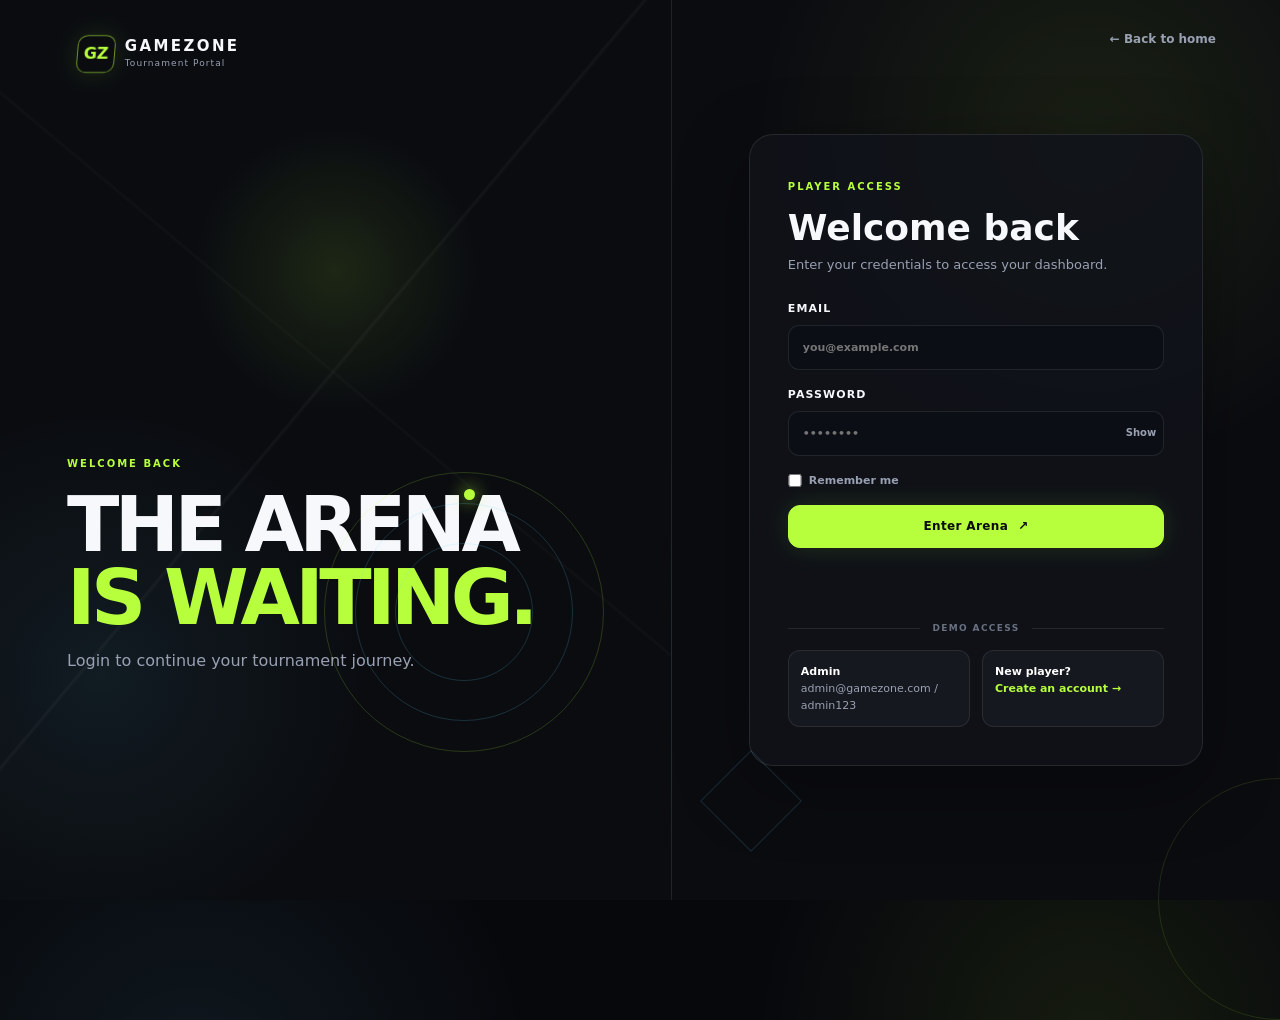
==== login.html @ 3e1efa75 "Gaming Tournament Portel" ====
<!DOCTYPE html>
<html lang="en">
<head><meta charset="UTF-8"><meta name="viewport" content="width=device-width, initial-scale=1.0"><title>Login | GameZone</title><link rel="stylesheet" href="css/style.css"><link rel="stylesheet" href="css/auth.css"></head>
<body data-page="login">
<div class="auth-shell"><div class="auth-art"><a class="brand" href="index.html"><span class="brand-mark">GZ</span><span><strong>GAMEZONE</strong><small>Tournament Portal</small></span></a><div class="auth-art-copy"><span class="eyebrow">WELCOME BACK</span><h1>THE ARENA<br><span>IS WAITING.</span></h1><p>Login to continue your tournament journey.</p><div class="mini-orbit"><div class="orbit-dot"></div></div></div></div>
<div class="auth-panel"><a class="back-link" href="index.html">← Back to home</a><div class="form-card"><span class="eyebrow">PLAYER ACCESS</span><h2>Welcome back</h2><p>Enter your credentials to access your dashboard.</p><form id="loginForm"><label>Email<input id="loginEmail" type="email" placeholder="you@example.com" required></label><label>Password<div class="password-wrap"><input id="loginPassword" type="password" placeholder="••••••••" required><button type="button" class="show-pass" data-target="loginPassword">Show</button></div></label><div class="form-row"><label class="check"><input id="rememberMe" type="checkbox"> Remember me</label><span></span></div><button class="btn btn-primary btn-full" type="submit">Enter Arena <span>↗</span></button><p class="form-message" id="loginMessage"></p></form><div class="divider"><span>DEMO ACCESS</span></div><div class="demo-box"><p><strong>Admin</strong><br>admin@gamezone.com / admin123</p><p><strong>New player?</strong><br><a href="signup.html">Create an account →</a></p></div></div></div></div>
<script src="js/auth.js"></script><script src="js/tournaments.js"></script>
</body></html>
---- css/style.css ----
:root{--bg:#07080c;--panel:#10131a;--panel2:#151924;--line:rgba(255,255,255,.09);--text:#f7f8fb;--muted:#99a0b2;--accent:#b7ff3c;--accent2:#65d6ff;--danger:#ff5b76;--warning:#ffca5c;--shadow:0 20px 70px rgba(0,0,0,.35);--radius:22px}*{box-sizing:border-box;margin:0;padding:0}html{scroll-behavior:smooth}body{font-family:Inter,ui-sans-serif,system-ui,-apple-system,BlinkMacSystemFont,"Segoe UI",sans-serif;background:radial-gradient(circle at 15% 20%,rgba(101,214,255,.08),transparent 26%),radial-gradient(circle at 85% 15%,rgba(183,255,60,.08),transparent 25%),var(--bg);color:var(--text);line-height:1.55;min-height:100vh;overflow-x:hidden}a{color:inherit;text-decoration:none}button,input,select,textarea{font:inherit}.page-noise{position:fixed;inset:0;pointer-events:none;opacity:.035;background-image:radial-gradient(#fff .6px,transparent .6px);background-size:6px 6px;z-index:0}.glass-panel{background:rgba(12,14,20,.74);backdrop-filter:blur(18px);border-bottom:1px solid var(--line)}.navbar{position:sticky;top:0;z-index:50;min-height:76px;padding:0 5vw;display:flex;align-items:center;justify-content:space-between}.brand{display:flex;align-items:center;gap:10px;position:relative;z-index:2}.brand>span:last-child{display:flex;flex-direction:column;line-height:1.05}.brand strong{font-size:15px;letter-spacing:.16em}.brand small{font-size:9px;color:var(--muted);letter-spacing:.12em;margin-top:4px}.brand-mark{width:38px;height:38px;border:1px solid rgba(183,255,60,.55);display:grid;place-items:center;border-radius:10px;color:var(--accent);font-weight:900;box-shadow:0 0 26px rgba(183,255,60,.12);transform:skew(-5deg)}.nav-links{display:flex;gap:30px}.nav-links a,.dashboard-nav nav a{color:var(--muted);font-size:13px;font-weight:700;transition:.25s}.nav-links a:hover,.nav-links a.active,.dashboard-nav nav a:hover,.dashboard-nav nav a.active{color:var(--text)}.nav-links a.active{position:relative}.nav-links a.active:after,.dashboard-nav nav a.active:after{content:"";position:absolute;bottom:-8px;left:0;width:100%;height:2px;background:var(--accent);box-shadow:0 0 14px rgba(183,255,60,.5)}.nav-actions{display:flex;gap:10px}.btn{border:1px solid var(--line);border-radius:12px;padding:11px 16px;display:inline-flex;align-items:center;justify-content:center;gap:10px;font-weight:800;font-size:12px;letter-spacing:.03em;cursor:pointer;transition:transform .2s,box-shadow .2s,border-color .2s,background .2s}.btn:hover{transform:translateY(-2px)}.btn-primary{background:var(--accent);color:#090b0c;border-color:var(--accent);box-shadow:0 0 26px rgba(183,255,60,.13)}.btn-primary:hover{box-shadow:0 12px 35px rgba(183,255,60,.2)}.btn-ghost{background:rgba(255,255,255,.03);color:var(--text)}.btn-ghost:hover{border-color:rgba(255,255,255,.22);background:rgba(255,255,255,.06)}.btn-lg{padding:15px 22px}.btn-full{width:100%}.menu-toggle{display:none;background:none;color:#fff;border:0;font-size:24px}.hero-section{max-width:1400px;margin:auto;padding:85px 5vw 70px;display:grid;grid-template-columns:1.05fr .95fr;gap:50px;align-items:center;min-height:690px}.eyebrow{font-size:10px;font-weight:900;letter-spacing:.2em;color:var(--accent);text-transform:uppercase}.hero-copy h1{font-size:clamp(45px,6.2vw,86px);line-height:.98;letter-spacing:-.055em;margin:16px 0 20px;font-weight:950}.hero-copy h1 span,.section-heading h2 span,.page-title h1 span,.welcome-banner h1 span,.detail-hero h1 span{color:var(--accent)}.hero-copy>p{max-width:600px;color:var(--muted);font-size:17px}.hero-actions{display:flex;gap:12px;margin:30px 0}.hero-stats{display:flex;gap:34px}.hero-stats div{display:flex;flex-direction:column}.hero-stats strong{font-size:24px}.hero-stats span{font-size:10px;color:var(--muted);text-transform:uppercase;letter-spacing:.1em}.live-dot{display:inline-block;width:7px;height:7px;border-radius:50%;background:var(--accent);margin-right:7px;box-shadow:0 0 13px var(--accent);animation:pulse 1.4s infinite}.hero-visual{position:relative}.hero-card{height:540px;border:1px solid var(--line);border-radius:30px;overflow:hidden;position:relative;background:linear-gradient(160deg,#141a24,#08090d);box-shadow:var(--shadow)}.hero-image-slot{height:100%;position:relative;overflow:hidden}.hero-image-slot img{width:100%;height:100%;object-fit:cover;display:block;filter:saturate(.95) contrast(1.1)}.image-fallback{background:radial-gradient(circle at 45% 33%,rgba(183,255,60,.16),transparent 18%),linear-gradient(135deg,#10151e,#05060a)}.fallback-gamer{position:absolute;inset:0;display:grid;place-items:center;overflow:hidden}.silhouette{position:absolute;width:240px;height:330px;border-radius:48% 48% 22% 22%;background:linear-gradient(120deg,rgba(255,255,255,.10),rgba(255,255,255,.015));filter:blur(1px);transform:translateY(105px) rotate(-8deg)}.helmet{font-size:88px;color:var(--accent);filter:drop-shadow(0 0 25px rgba(183,255,60,.65));z-index:2;animation:float 3.6s ease-in-out infinite}.energy-ring{position:absolute;border:1px solid rgba(183,255,60,.35);border-radius:50%;animation:spin 18s linear infinite}.ring-1{width:360px;height:360px}.ring-2{width:520px;height:520px;border-color:rgba(101,214,255,.16);animation-direction:reverse;animation-duration:25s}.pixel{position:absolute;width:8px;height:8px;background:var(--accent);box-shadow:0 0 18px var(--accent);animation:drift 5s infinite}.pixel-a{left:14%;top:18%}.pixel-b{right:15%;top:38%;animation-delay:1s}.pixel-c{left:35%;bottom:22%;animation-delay:2s}.hero-card-overlay{position:absolute;inset:0;display:flex;justify-content:space-between;align-items:flex-end;padding:26px;background:linear-gradient(180deg,transparent 60%,rgba(0,0,0,.75));font-size:11px;letter-spacing:.18em;font-weight:900}.status-chip{padding:7px 10px;border:1px solid rgba(183,255,60,.3);background:rgba(183,255,60,.08);color:var(--accent);border-radius:99px;letter-spacing:.1em}.floating-badge{position:absolute;padding:12px 16px;border:1px solid var(--line);background:rgba(12,14,18,.86);backdrop-filter:blur(14px);border-radius:15px;display:flex;align-items:center;gap:10px;box-shadow:var(--shadow);font-size:20px;animation:float 4s ease-in-out infinite}.floating-badge span{display:flex;flex-direction:column}.floating-badge b{font-size:10px;letter-spacing:.13em}.floating-badge small{font-size:8px;color:var(--muted)}.badge-one{left:-22px;top:24%;animation-delay:.4s}.badge-two{right:-18px;bottom:18%;animation-delay:1s}.ticker-section{border-top:1px solid var(--line);border-bottom:1px solid var(--line);overflow:hidden;background:rgba(255,255,255,.015)}.ticker-track{display:flex;gap:26px;align-items:center;white-space:nowrap;padding:15px 0;animation:ticker 26s linear infinite;font-size:12px;font-weight:900;letter-spacing:.16em;color:#dce0e8}.ticker-track i{color:var(--accent)}.section{max-width:1400px;margin:auto;padding:90px 5vw}.section-heading{display:flex;justify-content:space-between;align-items:end;gap:20px;margin-bottom:28px}.section-heading h2{font-size:clamp(34px,4.5vw,58px);line-height:1;margin-top:8px;letter-spacing:-.04em}.section-heading>p{color:var(--muted);max-width:430px}.game-grid{display:grid;grid-template-columns:repeat(4,1fr);gap:14px}.game-card{min-height:380px;border-radius:20px;border:1px solid var(--line);overflow:hidden;position:relative;background:linear-gradient(160deg,#171a22,#08090d);isolation:isolate}.game-card:before{content:"";position:absolute;inset:-2px;background:linear-gradient(120deg,transparent,rgba(255,255,255,.06),transparent);transform:translateX(-120%);animation:sheen 6s infinite;z-index:0}.game-card img{position:absolute;inset:0;width:100%;height:100%;object-fit:cover;opacity:.55;transition:.5s}.game-card:hover img{transform:scale(1.07);opacity:.75}.game-overlay{position:absolute;inset:0;background:linear-gradient(180deg,rgba(0,0,0,.05),rgba(0,0,0,.85));z-index:1}.game-content{position:absolute;inset:auto 20px 20px;z-index:2}.game-content>span{font-size:10px;color:var(--accent);font-weight:900;letter-spacing:.16em}.game-content h3{font-size:23px;margin-top:4px;letter-spacing:.02em}.game-content p{font-size:11px;color:#c2c7d3;margin:4px 0 14px}.game-content a{font-size:10px;font-weight:900;letter-spacing:.09em;color:#fff}.game-cod{box-shadow:inset 0 -120px 100px rgba(17,99,255,.15)}.game-ff{box-shadow:inset 0 -120px 100px rgba(255,125,40,.14)}.game-valo{box-shadow:inset 0 -120px 100px rgba(185,57,255,.12)}.game-fortnite{box-shadow:inset 0 -120px 100px rgba(54,199,255,.14)}.video-wrap{height:460px;border-radius:28px;position:relative;overflow:hidden;border:1px solid var(--line);background:#0b0d12}.promo-video{position:absolute;inset:0;width:100%;height:100%;object-fit:cover;opacity:.42}.video-fallback{position:absolute;inset:0;display:grid;place-items:center}.video-grid-art{height:100%;width:100%;display:grid;place-items:center;align-content:center;gap:10px;background:radial-gradient(circle,rgba(183,255,60,.08),transparent 32%)}.video-grid-art span{font-size:120px;font-weight:950;letter-spacing:-.1em;color:transparent;-webkit-text-stroke:1px rgba(183,255,60,.35);animation:glitch 2s infinite}.video-grid-art small{letter-spacing:.17em;color:var(--muted);font-weight:800}.video-overlay{position:absolute;inset:0;background:linear-gradient(90deg,rgba(7,8,12,.9),rgba(7,8,12,.2),rgba(7,8,12,.75))}.video-caption{position:absolute;left:6%;top:50%;transform:translateY(-50%);max-width:550px}.video-caption h2{font-size:clamp(36px,5vw,60px);line-height:1;margin:12px 0}.video-caption h2 span{color:var(--accent)}.video-caption p{color:var(--muted)}.workflow-grid{display:grid;grid-template-columns:repeat(4,1fr);border:1px solid var(--line);border-radius:22px;overflow:hidden}.workflow-card{padding:30px;background:rgba(255,255,255,.018);border-right:1px solid var(--line);min-height:190px;transition:.25s}.workflow-card:last-child{border-right:0}.workflow-card:hover{background:rgba(183,255,60,.045)}.workflow-card span{display:block;color:var(--accent);font-size:10px;font-weight:900;letter-spacing:.15em;margin-bottom:28px}.workflow-card strong{display:block;font-size:18px}.workflow-card p{color:var(--muted);font-size:12px;margin-top:8px}.footer{border-top:1px solid var(--line);padding:28px 5vw;display:flex;justify-content:space-between;gap:20px;align-items:center;color:var(--muted);font-size:10px}.reveal{animation:rise .75s both}.reveal-delay-1{animation-delay:.12s}.reveal-delay-2{animation-delay:.22s}.reveal-delay-3{animation-delay:.32s}.back-link{display:inline-flex;gap:7px;color:var(--muted);font-size:12px;font-weight:700;margin-bottom:18px}.back-link:hover{color:#fff}.form-message{min-height:22px;margin-top:10px;font-size:12px}.form-message.success{color:var(--accent)}.form-message.error{color:var(--danger)}
@keyframes pulse{50%{opacity:.35;transform:scale(.7)}}@keyframes float{50%{transform:translateY(-10px)}}@keyframes spin{to{transform:rotate(360deg)}}@keyframes drift{50%{transform:translate(30px,-40px) rotate(90deg);opacity:.35}}@keyframes ticker{to{transform:translateX(-50%)}}@keyframes sheen{50%{transform:translateX(120%)}}@keyframes glitch{0%,100%{transform:translate(0)}20%{transform:translate(2px,-1px)}22%{transform:translate(-2px,1px)}}@keyframes rise{from{opacity:0;transform:translateY(26px)}to{opacity:1;transform:none}}.auth-shell{min-height:100vh;display:grid;grid-template-columns:1.05fr .95fr}.auth-art{padding:35px 6vw;background:radial-gradient(circle at 50% 30%,rgba(183,255,60,.11),transparent 20%),radial-gradient(circle at 15% 75%,rgba(101,214,255,.08),transparent 30%),#0a0c10;position:relative;overflow:hidden;border-right:1px solid var(--line)}.auth-art:before{content:"";position:absolute;inset:0;background:linear-gradient(130deg,transparent 45%,rgba(255,255,255,.04) 45.2%,transparent 45.5%),linear-gradient(40deg,transparent 55%,rgba(255,255,255,.025) 55.2%,transparent 55.4%);background-size:100% 100%;pointer-events:none}.auth-art-copy{position:absolute;left:10%;right:10%;top:50%;transform:translateY(-50%)}.auth-art-copy h1{font-size:clamp(48px,6vw,84px);line-height:.95;letter-spacing:-.06em;margin:14px 0}.auth-art-copy h1 span{color:var(--accent)}.auth-art-copy p{color:var(--muted);max-width:430px}.mini-orbit{width:280px;height:280px;border:1px solid rgba(183,255,60,.18);border-radius:50%;position:absolute;right:0;top:10%;animation:spin 12s linear infinite}.mini-orbit:before,.mini-orbit:after{content:"";position:absolute;border-radius:50%;border:1px solid rgba(101,214,255,.18);inset:30px}.mini-orbit:after{inset:70px}.orbit-dot{position:absolute;width:11px;height:11px;border-radius:50%;background:var(--accent);top:16px;left:50%;box-shadow:0 0 18px var(--accent)}.signup-art .floating-ranks{display:flex;gap:8px;margin-top:24px;flex-wrap:wrap}.floating-ranks span{border:1px solid var(--line);padding:8px 12px;border-radius:99px;font-size:10px;color:#d7dbe5;background:rgba(255,255,255,.03)}.auth-panel{display:grid;place-items:center;padding:40px 6vw;background:rgba(255,255,255,.015)}.auth-panel>.back-link{position:absolute;top:30px;right:5vw}.form-card{width:min(470px,100%);border:1px solid var(--line);background:rgba(16,19,26,.82);padding:38px;border-radius:24px;box-shadow:var(--shadow)}.form-card h2{font-size:36px;line-height:1.1;margin:10px 0 7px}.form-card>p{color:var(--muted);font-size:13px;margin-bottom:25px}.form-card form{display:grid;gap:16px}.form-card label{display:grid;gap:8px;font-size:11px;text-transform:uppercase;letter-spacing:.1em;font-weight:900}.form-card input,.form-card select,.form-card textarea,.filter-bar input,.filter-bar select{width:100%;border:1px solid var(--line);background:#0b0e14;color:#fff;border-radius:11px;padding:13px 14px;outline:none}.form-card input:focus,.filter-bar input:focus,.filter-bar select:focus{border-color:rgba(183,255,60,.6);box-shadow:0 0 0 3px rgba(183,255,60,.06)}.password-wrap{position:relative}.password-wrap input{padding-right:65px}.show-pass{position:absolute;right:8px;top:50%;transform:translateY(-50%);border:0;background:transparent;color:var(--muted);font-size:10px;font-weight:800;cursor:pointer}.form-row{display:flex;justify-content:space-between}.check{display:flex!important;grid-template-columns:auto auto!important;align-items:center;gap:7px!important;text-transform:none!important;letter-spacing:0!important;color:var(--muted)}.check input{width:14px}.divider{display:flex;align-items:center;gap:12px;color:#697181;font-size:9px;letter-spacing:.15em;font-weight:900;margin:26px 0 14px}.divider:before,.divider:after{content:"";height:1px;background:var(--line);flex:1}.demo-box{display:grid;grid-template-columns:1fr 1fr;gap:12px}.demo-box p{font-size:11px!important;margin:0!important;padding:12px;border-radius:12px;background:rgba(255,255,255,.03);border:1px solid var(--line);color:var(--muted)}.demo-box strong{color:#fff}.demo-box a,.switch-text a{color:var(--accent);font-weight:800}.switch-text{margin:18px 0 0!important;text-align:center}.dashboard-nav{position:sticky;top:0;z-index:40;min-height:74px;padding:0 4vw;display:flex;align-items:center;justify-content:space-between;border-bottom:1px solid var(--line);background:rgba(7,8,12,.8);backdrop-filter:blur(15px)}.dashboard-nav nav{display:flex;gap:28px}.dashboard-nav nav a{position:relative;font-size:11px}.dashboard-main{max-width:1400px;margin:auto;padding:48px 4vw 80px}.welcome-banner{padding:34px;border:1px solid var(--line);border-radius:24px;background:linear-gradient(120deg,rgba(183,255,60,.07),rgba(101,214,255,.04));display:flex;align-items:center;justify-content:space-between;gap:30px;overflow:hidden;position:relative}.welcome-banner:after{content:"";position:absolute;width:350px;height:350px;border-radius:50%;right:-150px;top:-180px;border:1px solid rgba(183,255,60,.15);box-shadow:0 0 100px rgba(183,255,60,.04)}.welcome-banner h1{font-size:42px;line-height:1.05;margin:10px 0}.welcome-banner p,.page-title p{color:var(--muted);font-size:13px;max-width:700px}.stat-grid{display:grid;grid-template-columns:repeat(4,1fr);gap:14px;margin:18px 0 45px}.stat-card{padding:24px;border:1px solid var(--line);background:rgba(255,255,255,.018);border-radius:18px}.stat-card span,.profile-meta small{font-size:9px;color:var(--muted);letter-spacing:.15em;font-weight:900}.stat-card strong{display:block;font-size:36px;line-height:1;margin:8px 0}.stat-card small{font-size:11px;color:var(--muted)}.dashboard-section{margin-top:10px}.compact{margin-bottom:20px}.compact h2{font-size:35px}.compact>a{color:var(--accent);font-size:11px;font-weight:800}.page-title{margin-bottom:30px}.page-title h1{font-size:52px;line-height:1;margin:12px 0 8px;letter-spacing:-.04em}.filter-bar{display:grid;grid-template-columns:1fr 200px 160px;gap:12px;margin-bottom:22px}.tournament-grid{display:grid;grid-template-columns:repeat(3,1fr);gap:16px}.tournament-card{border:1px solid var(--line);background:rgba(255,255,255,.02);border-radius:20px;overflow:hidden;transition:.25s;position:relative}.tournament-card:hover{transform:translateY(-5px);border-color:rgba(183,255,60,.2);box-shadow:0 16px 40px rgba(0,0,0,.24)}.tournament-banner{height:150px;position:relative;background:linear-gradient(135deg,#101621,#0a0c12);display:flex;align-items:flex-end;padding:18px}.tournament-banner:after{content:"";position:absolute;inset:0;background:linear-gradient(130deg,rgba(183,255,60,.1),transparent 45%,rgba(101,214,255,.08));animation:sheen 7s infinite}.tournament-banner .game-label{position:relative;z-index:2}.game-label{font-size:11px;font-weight:900;letter-spacing:.15em;color:#fff}.type-chip{position:absolute;right:15px;top:15px;z-index:2;border:1px solid rgba(255,255,255,.16);background:rgba(0,0,0,.25);padding:6px 9px;border-radius:99px;font-size:9px;font-weight:900}.tournament-body{padding:20px}.tournament-body h3{font-size:19px}.tournament-body>p{font-size:11px;color:var(--muted);margin:5px 0 14px;min-height:36px}.tournament-meta{display:grid;grid-template-columns:1fr 1fr;gap:9px;margin-bottom:16px}.tournament-meta div{padding:10px;border-radius:10px;background:rgba(255,255,255,.025)}.tournament-meta small{display:block;font-size:8px;color:var(--muted);text-transform:uppercase;letter-spacing:.1em}.tournament-meta strong{font-size:11px}.card-actions{display:flex;gap:8px}.card-actions .btn{flex:1;padding:10px}.empty-state{border:1px dashed var(--line);padding:55px;text-align:center;border-radius:18px;color:var(--muted);grid-column:1/-1}.detail-page{margin-top:20px}.detail-hero{padding:40px;border-radius:26px;border:1px solid var(--line);background:linear-gradient(120deg,rgba(183,255,60,.08),rgba(101,214,255,.05));display:flex;justify-content:space-between;gap:30px;align-items:end}.detail-hero h1{font-size:52px;line-height:.98;margin:12px 0}.detail-hero p{max-width:680px;color:var(--muted)}.detail-content{display:grid;grid-template-columns:1.3fr .7fr;gap:16px;margin-top:16px}.detail-box{border:1px solid var(--line);border-radius:20px;background:rgba(255,255,255,.018);padding:25px}.detail-box h3{margin-bottom:15px}.detail-grid{display:grid;grid-template-columns:repeat(4,1fr);gap:10px}.detail-grid div{background:#0b0e14;border:1px solid var(--line);padding:15px;border-radius:12px}.detail-grid small{display:block;color:var(--muted);font-size:8px;text-transform:uppercase;letter-spacing:.12em}.detail-grid strong{font-size:13px}.profile-card{display:grid;grid-template-columns:auto 1fr auto;align-items:center;gap:22px;border:1px solid var(--line);background:rgba(255,255,255,.02);padding:30px;border-radius:22px}.avatar{width:76px;height:76px;border-radius:20px;background:rgba(183,255,60,.1);border:1px solid rgba(183,255,60,.25);display:grid;place-items:center;color:var(--accent);font-size:22px;font-weight:900}.profile-card h2{margin:5px 0}.profile-card p{color:var(--muted);font-size:12px}.status-pill{display:inline-block;margin-top:10px;padding:5px 9px;border-radius:99px;font-size:8px;font-weight:900;background:rgba(183,255,60,.1);border:1px solid rgba(183,255,60,.24);color:var(--accent)}.profile-meta{display:flex;gap:30px}.profile-meta div{display:flex;flex-direction:column;gap:4px}.profile-meta strong{font-size:12px}.loading{color:var(--muted);padding:30px}.toast{position:fixed;right:20px;bottom:20px;z-index:100;padding:14px 18px;border-radius:12px;background:#11151d;border:1px solid var(--line);box-shadow:var(--shadow);font-size:12px;animation:rise .3s both}.toast.success{border-color:rgba(183,255,60,.3)}.toast.error{border-color:rgba(255,91,118,.35)}
@media(max-width:1000px){.hero-section{grid-template-columns:1fr}.hero-visual{max-width:720px;width:100%;margin:auto}.game-grid,.workflow-grid{grid-template-columns:repeat(2,1fr)}.tournament-grid{grid-template-columns:repeat(2,1fr)}.auth-shell{grid-template-columns:1fr}.auth-art{display:none}.auth-panel{min-height:100vh}.dashboard-nav nav{gap:16px}.stat-grid{grid-template-columns:repeat(2,1fr)}.detail-content{grid-template-columns:1fr}.profile-card{grid-template-columns:auto 1fr}.profile-meta{grid-column:1/-1}}
@media(max-width:720px){.navbar{padding:0 18px}.nav-links,.nav-actions{display:none}.menu-toggle{display:block}.hero-section,.section{padding-left:18px;padding-right:18px}.hero-section{padding-top:55px}.hero-card{height:420px}.badge-one{left:-6px}.badge-two{right:-6px}.game-grid,.workflow-grid,.tournament-grid{grid-template-columns:1fr}.workflow-card{border-right:0;border-bottom:1px solid var(--line)}.workflow-card:last-child{border-bottom:0}.section-heading,.welcome-banner,.detail-hero{align-items:flex-start;flex-direction:column}.footer{align-items:flex-start;flex-direction:column}.dashboard-nav{padding:0 16px}.dashboard-nav nav{display:none}.dashboard-main{padding:30px 16px 60px}.welcome-banner h1,.detail-hero h1,.page-title h1{font-size:37px}.filter-bar{grid-template-columns:1fr}.stat-grid{grid-template-columns:1fr 1fr}.detail-grid{grid-template-columns:1fr 1fr}.demo-box{grid-template-columns:1fr}.form-card{padding:26px 20px}.profile-card{grid-template-columns:auto 1fr}.profile-meta{gap:15px;flex-wrap:wrap}.auth-panel>.back-link{right:18px}}
---- css/auth.css ----
/* Authentication-specific polish. Main theme lives in style.css. */
.auth-panel{position:relative}.auth-panel:before{content:"";position:absolute;width:240px;height:240px;border-radius:50%;right:-120px;bottom:-120px;border:1px solid rgba(183,255,60,.12);pointer-events:none}.auth-panel:after{content:"";position:absolute;left:7%;bottom:7%;width:70px;height:70px;border:1px solid rgba(101,214,255,.14);transform:rotate(45deg);pointer-events:none}.auth-shell .brand-mark{animation:float 4s ease-in-out infinite}.auth-art-copy{animation:rise .7s both}.form-card{animation:rise .6s .08s both}
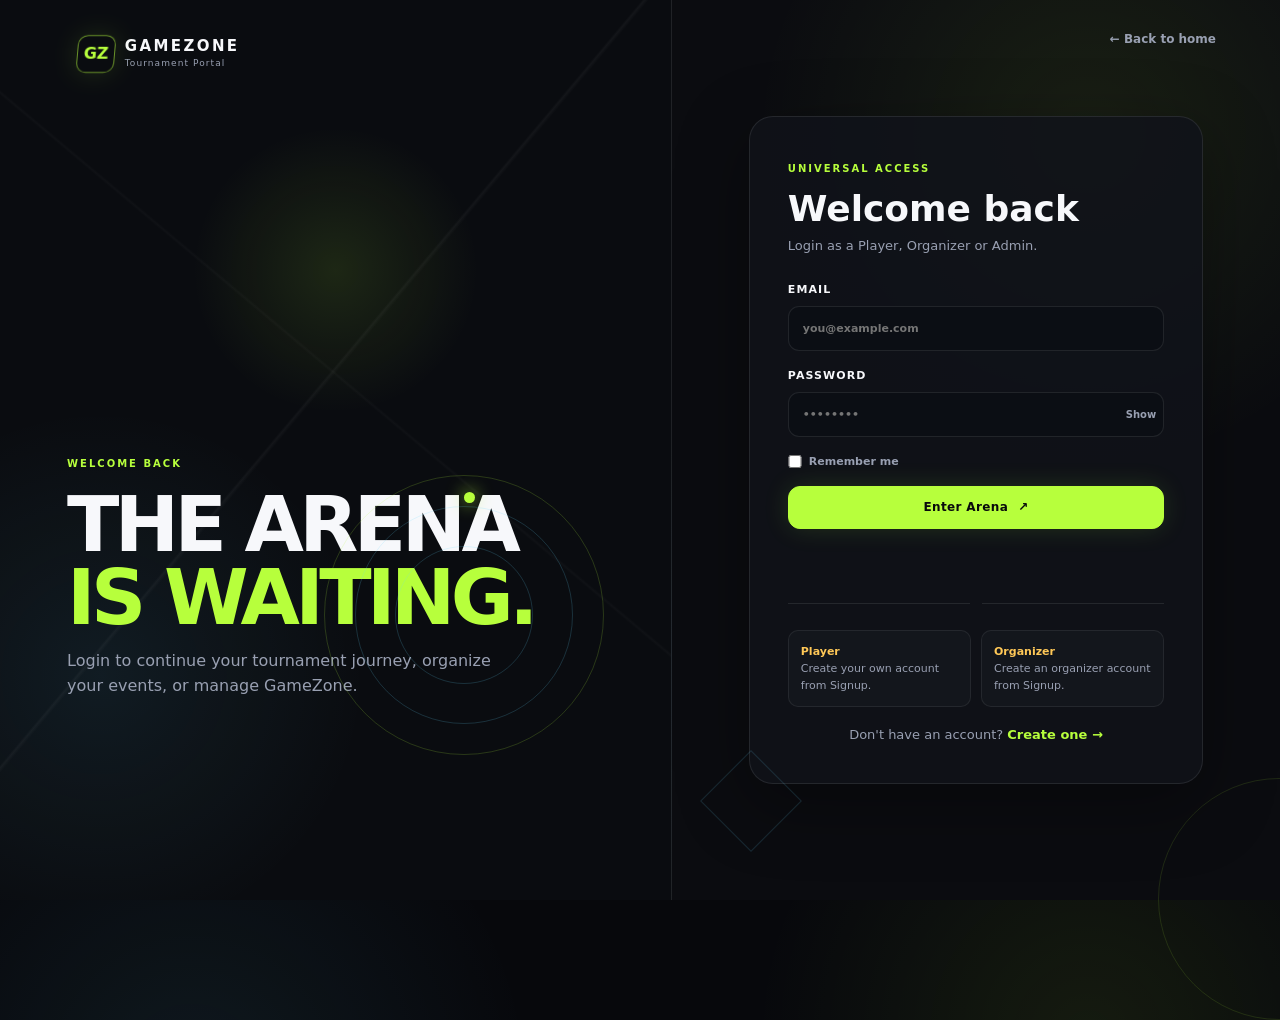
==== commit abe8ee25: "Updated gaming portal" ====
--- a/login.html
+++ b/login.html
@@ -1,8 +1,310 @@
 <!DOCTYPE html>
 <html lang="en">
-<head><meta charset="UTF-8"><meta name="viewport" content="width=device-width, initial-scale=1.0"><title>Login | GameZone</title><link rel="stylesheet" href="css/style.css"><link rel="stylesheet" href="css/auth.css"></head>
+
+<head>
+
+    <meta charset="UTF-8">
+
+    <meta
+        name="viewport"
+        content="width=device-width, initial-scale=1.0"
+    >
+
+    <title>Login | GameZone</title>
+
+    <link
+        rel="stylesheet"
+        href="css/style.css"
+    >
+
+    <link
+        rel="stylesheet"
+        href="css/auth.css"
+    >
+
+</head>
+
+
 <body data-page="login">
-<div class="auth-shell"><div class="auth-art"><a class="brand" href="index.html"><span class="brand-mark">GZ</span><span><strong>GAMEZONE</strong><small>Tournament Portal</small></span></a><div class="auth-art-copy"><span class="eyebrow">WELCOME BACK</span><h1>THE ARENA<br><span>IS WAITING.</span></h1><p>Login to continue your tournament journey.</p><div class="mini-orbit"><div class="orbit-dot"></div></div></div></div>
-<div class="auth-panel"><a class="back-link" href="index.html">← Back to home</a><div class="form-card"><span class="eyebrow">PLAYER ACCESS</span><h2>Welcome back</h2><p>Enter your credentials to access your dashboard.</p><form id="loginForm"><label>Email<input id="loginEmail" type="email" placeholder="you@example.com" required></label><label>Password<div class="password-wrap"><input id="loginPassword" type="password" placeholder="••••••••" required><button type="button" class="show-pass" data-target="loginPassword">Show</button></div></label><div class="form-row"><label class="check"><input id="rememberMe" type="checkbox"> Remember me</label><span></span></div><button class="btn btn-primary btn-full" type="submit">Enter Arena <span>↗</span></button><p class="form-message" id="loginMessage"></p></form><div class="divider"><span>DEMO ACCESS</span></div><div class="demo-box"><p><strong>Admin</strong><br>admin@gamezone.com / admin123</p><p><strong>New player?</strong><br><a href="signup.html">Create an account →</a></p></div></div></div></div>
-<script src="js/auth.js"></script><script src="js/tournaments.js"></script>
-</body></html>
+
+
+<div class="auth-shell">
+
+
+    <!-- =====================================
+         LEFT ART
+         ===================================== -->
+
+    <div class="auth-art">
+
+        <a
+            class="brand"
+            href="index.html"
+        >
+
+            <span class="brand-mark">
+                GZ
+            </span>
+
+            <span>
+
+                <strong>
+                    GAMEZONE
+                </strong>
+
+                <small>
+                    Tournament Portal
+                </small>
+
+            </span>
+
+        </a>
+
+
+        <div class="auth-art-copy">
+
+            <span class="eyebrow">
+                WELCOME BACK
+            </span>
+
+
+            <h1>
+
+                THE ARENA
+
+                <br>
+
+                <span>
+                    IS WAITING.
+                </span>
+
+            </h1>
+
+
+            <p>
+                Login to continue your tournament journey,
+                organize your events, or manage GameZone.
+            </p>
+
+
+            <div class="mini-orbit">
+
+                <div class="orbit-dot"></div>
+
+            </div>
+
+        </div>
+
+    </div>
+
+
+
+    <!-- =====================================
+         LOGIN PANEL
+         ===================================== -->
+
+    <div class="auth-panel">
+
+
+        <a
+            class="back-link"
+            href="index.html"
+        >
+            ← Back to home
+        </a>
+
+
+        <div class="form-card">
+
+
+            <span class="eyebrow">
+                UNIVERSAL ACCESS
+            </span>
+
+
+            <h2>
+                Welcome back
+            </h2>
+
+
+            <p>
+                Login as a Player, Organizer or Admin.
+            </p>
+
+
+
+            <form id="loginForm">
+
+
+                <!-- EMAIL -->
+
+                <label>
+
+                    Email
+
+                    <input
+                        id="loginEmail"
+                        type="email"
+                        placeholder="you@example.com"
+                        required
+                    >
+
+                </label>
+
+
+
+                <!-- PASSWORD -->
+
+                <label>
+
+                    Password
+
+                    <div class="password-wrap">
+
+                        <input
+                            id="loginPassword"
+                            type="password"
+                            placeholder="••••••••"
+                            required
+                        >
+
+                        <button
+                            type="button"
+                            class="show-pass"
+                            data-target="loginPassword"
+                        >
+                            Show
+                        </button>
+
+                    </div>
+
+                </label>
+
+
+
+                <!-- REMEMBER -->
+
+                <div class="form-row">
+
+                    <label class="check">
+
+                        <input
+                            id="rememberMe"
+                            type="checkbox"
+                        >
+
+                        Remember me
+
+                    </label>
+
+                    <span></span>
+
+                </div>
+
+
+
+                <!-- LOGIN -->
+
+                <button
+                    class="btn btn-primary btn-full"
+                    type="submit"
+                >
+
+                    Enter Arena
+
+                    <span>
+                        ↗
+                    </span>
+
+                </button>
+
+
+                <p
+                    class="form-message"
+                    id="loginMessage"
+                ></p>
+
+
+            </form>
+
+
+
+            <!-- =================================
+                 DEMO ACCESS
+                 ================================= -->
+
+            <div class="divider">
+
+             
+            </div>
+
+
+            <div class="demo-box">
+
+
+            
+
+
+            </div>
+
+
+            <div
+                class="demo-box"
+                style="margin-top:12px"
+            >
+
+                <p>
+
+                    <strong>
+                        Player
+                    </strong>
+
+                    <br>
+
+                    Create your own account
+                    from Signup.
+
+                </p>
+
+
+                <p>
+
+                    <strong>
+                        Organizer
+                    </strong>
+
+                    <br>
+
+                    Create an organizer account
+                    from Signup.
+
+                </p>
+
+            </div>
+
+
+            <p class="switch-text">
+
+                Don't have an account?
+
+                <a href="signup.html">
+                    Create one →
+                </a>
+
+            </p>
+
+
+        </div>
+
+    </div>
+
+</div>
+
+
+
+<script src="js/auth.js"></script>
+<script src="js/tournaments.js"></script>
+
+</body>
+
+</html>
--- a/css/auth.css
+++ b/css/auth.css
@@ -1,2 +1,115 @@
 /* Authentication-specific polish. Main theme lives in style.css. */
 .auth-panel{position:relative}.auth-panel:before{content:"";position:absolute;width:240px;height:240px;border-radius:50%;right:-120px;bottom:-120px;border:1px solid rgba(183,255,60,.12);pointer-events:none}.auth-panel:after{content:"";position:absolute;left:7%;bottom:7%;width:70px;height:70px;border:1px solid rgba(101,214,255,.14);transform:rotate(45deg);pointer-events:none}.auth-shell .brand-mark{animation:float 4s ease-in-out infinite}.auth-art-copy{animation:rise .7s both}.form-card{animation:rise .6s .08s both}
+
+/* =========================================
+   GAMEZONE ROLE SELECT
+   ========================================= */
+
+#signupRole {
+    cursor: pointer;
+}
+
+
+#signupRole option {
+    background: #0b0e14;
+    color: #ffffff;
+}
+
+
+#signupRole:focus {
+    border-color: rgba(255, 200, 87, 0.5);
+    box-shadow:
+        0 0 0 3px rgba(255, 200, 87, 0.07);
+}
+
+
+/* Organizer signup highlight */
+
+.signup-art {
+    position: relative;
+    overflow: hidden;
+}
+
+
+.signup-art::before {
+    content: "";
+    position: absolute;
+    width: 320px;
+    height: 320px;
+    right: -100px;
+    bottom: -100px;
+    border: 1px solid rgba(255, 200, 87, 0.12);
+    border-radius: 50%;
+    animation: signupOrbit 12s linear infinite;
+}
+
+
+.signup-art::after {
+    content: "";
+    position: absolute;
+    width: 180px;
+    height: 180px;
+    right: 40px;
+    bottom: 40px;
+    border: 1px dashed rgba(255, 200, 87, 0.09);
+    border-radius: 50%;
+    animation: signupOrbitReverse 8s linear infinite;
+}
+
+
+@keyframes signupOrbit {
+
+    from {
+        transform: rotate(0deg);
+    }
+
+    to {
+        transform: rotate(360deg);
+    }
+
+}
+
+
+@keyframes signupOrbitReverse {
+
+    from {
+        transform: rotate(360deg);
+    }
+
+    to {
+        transform: rotate(0deg);
+    }
+
+}
+
+
+/* Role information cards */
+
+.demo-box {
+    display: grid;
+    grid-template-columns:
+        repeat(2, minmax(0, 1fr));
+    gap: 10px;
+}
+
+
+.demo-box p {
+    padding: 12px;
+    border: 1px solid rgba(255, 255, 255, 0.07);
+    border-radius: 10px;
+    background: rgba(255, 255, 255, 0.025);
+}
+
+
+.demo-box strong {
+    color: #ffc857;
+}
+
+
+@media (max-width: 600px) {
+
+    .demo-box {
+        grid-template-columns: 1fr;
+    }
+
+}
